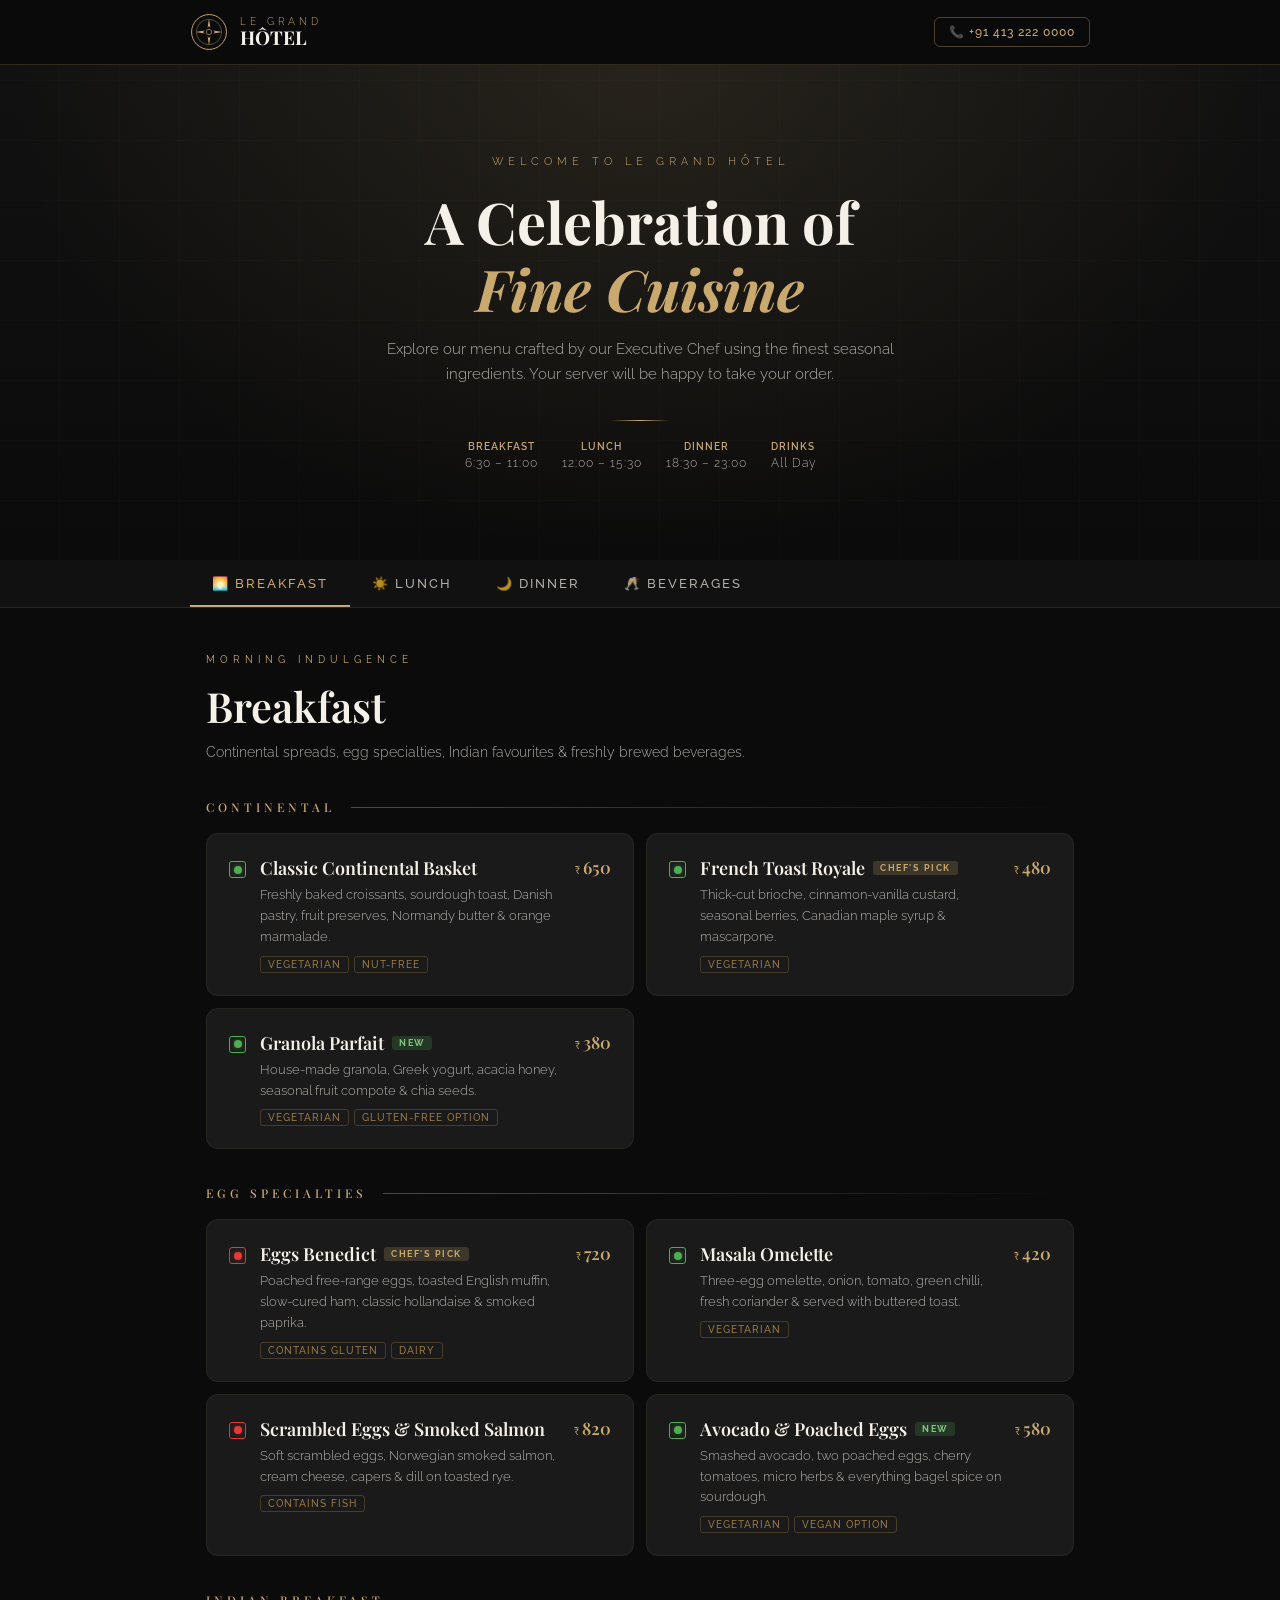
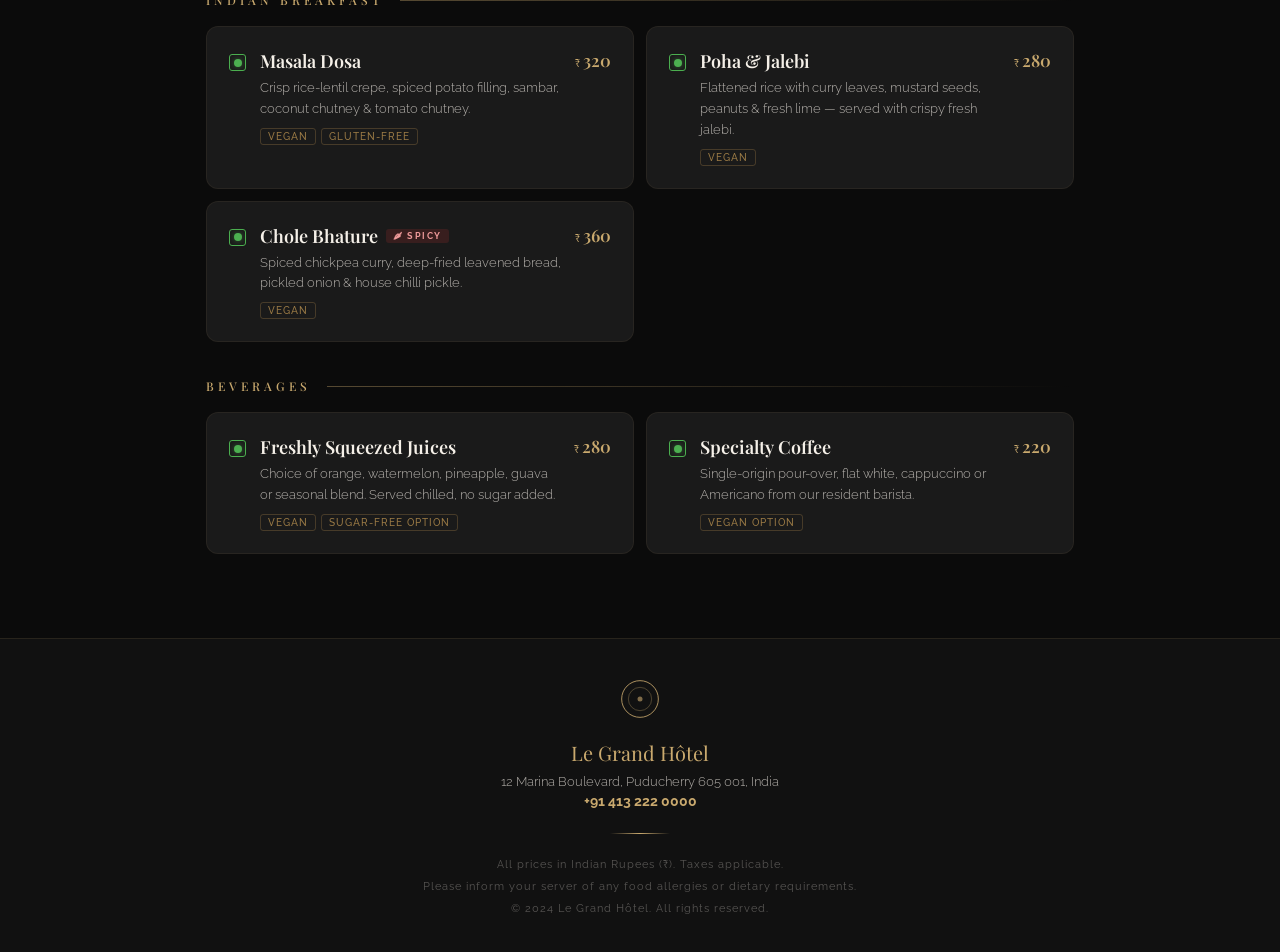
==== index.html @ d214f84d "Initial commit - Le Grand Hotel QR Menu" ====
<!DOCTYPE html>
<html lang="en">
<head>
  <meta charset="UTF-8" />
  <meta name="viewport" content="width=device-width, initial-scale=1.0, maximum-scale=1.0" />
  <title>Le Grand Hôtel — Dining Menu</title>
  <meta name="description" content="Le Grand Hôtel — Digital Dining Menu" />
  <link rel="preconnect" href="https://fonts.googleapis.com" />
  <link rel="preconnect" href="https://fonts.gstatic.com" crossorigin />
  <link href="https://fonts.googleapis.com/css2?family=Playfair+Display:ital,wght@0,400;0,600;0,700;1,400;1,600&family=Raleway:wght@200;300;400;500;600&display=swap" rel="stylesheet" />
  <link rel="stylesheet" href="css/styles.css" />
</head>
<body>

  <!-- HEADER -->
  <header class="site-header">
    <div class="header-inner">
      <div class="logo-block">
        <div class="logo-crest">
          <svg width="38" height="38" viewBox="0 0 48 48" fill="none" xmlns="http://www.w3.org/2000/svg">
            <circle cx="24" cy="24" r="22" stroke="#C9A96E" stroke-width="1.2"/>
            <circle cx="24" cy="24" r="16" stroke="#C9A96E" stroke-width="0.5"/>
            <path d="M24 7L25.8 18.5L24 16.5L22.2 18.5Z" fill="#C9A96E"/>
            <path d="M24 41L22.2 29.5L24 31.5L25.8 29.5Z" fill="#C9A96E"/>
            <path d="M7 24L18.5 22.2L16.5 24L18.5 25.8Z" fill="#C9A96E"/>
            <path d="M41 24L29.5 25.8L31.5 24L29.5 22.2Z" fill="#C9A96E"/>
            <circle cx="24" cy="24" r="3.5" stroke="#C9A96E" stroke-width="0.8" fill="none"/>
          </svg>
        </div>
        <div class="logo-text">
          <span class="pre">Le Grand</span>
          <span class="name">HÔTEL</span>
        </div>
      </div>
      <a class="reserve-btn" href="tel:+914132220000">📞 +91 413 222 0000</a>
    </div>
  </header>

  <!-- HERO -->
  <section class="hero">
    <div class="hero-bg"></div>
    <div class="hero-content">
      <p class="hero-eyebrow">Welcome to Le Grand Hôtel</p>
      <h2>A Celebration of<br><em>Fine Cuisine</em></h2>
      <p class="hero-sub">Explore our menu crafted by our Executive Chef using the finest seasonal ingredients. Your server will be happy to take your order.</p>
      <div class="hero-divider"></div>
      <div class="hero-timing">
        <div class="t-item"><span class="t-label">Breakfast</span><span class="t-val">6:30 – 11:00</span></div>
        <div class="t-item"><span class="t-label">Lunch</span><span class="t-val">12:00 – 15:30</span></div>
        <div class="t-item"><span class="t-label">Dinner</span><span class="t-val">18:30 – 23:00</span></div>
        <div class="t-item"><span class="t-label">Drinks</span><span class="t-val">All Day</span></div>
      </div>
    </div>
  </section>

  <!-- CATEGORY TABS -->
  <nav class="category-nav" aria-label="Menu categories">
    <div class="category-tabs" role="tablist">
      <button class="tab-btn active" data-tab="breakfast" role="tab" aria-selected="true">🌅 Breakfast</button>
      <button class="tab-btn" data-tab="lunch" role="tab">☀️ Lunch</button>
      <button class="tab-btn" data-tab="dinner" role="tab">🌙 Dinner</button>
      <button class="tab-btn" data-tab="beverages" role="tab">🥂 Beverages</button>
    </div>
  </nav>

  <!-- MENU SECTIONS -->
  <main>
    <section class="menu-section active" id="section-breakfast" role="tabpanel">
      <div class="section-title-block">
        <p class="eyebrow">Morning Indulgence</p>
        <h2>Breakfast</h2>
        <p>Continental spreads, egg specialties, Indian favourites &amp; freshly brewed beverages.</p>
      </div>
      <div class="menu-content"></div>
    </section>

    <section class="menu-section" id="section-lunch" role="tabpanel">
      <div class="section-title-block">
        <p class="eyebrow">Midday Dining</p>
        <h2>Lunch</h2>
        <p>Light bites, gourmet sandwiches, refreshing salads &amp; hearty mains.</p>
      </div>
      <div class="menu-content"></div>
    </section>

    <section class="menu-section" id="section-dinner" role="tabpanel">
      <div class="section-title-block">
        <p class="eyebrow">Evening Excellence</p>
        <h2>Dinner</h2>
        <p>Sophisticated à la carte selections crafted by our Executive Chef.</p>
      </div>
      <div class="menu-content"></div>
    </section>

    <section class="menu-section" id="section-beverages" role="tabpanel">
      <div class="section-title-block">
        <p class="eyebrow">Liquid Pleasures</p>
        <h2>Beverages</h2>
        <p>Premium wines, cocktails, mocktails &amp; artisan hot beverages.</p>
      </div>
      <div class="menu-content"></div>
    </section>
  </main>

  <!-- DETAIL MODAL (view only) -->
  <div class="modal-overlay" id="modalOverlay" role="dialog" aria-modal="true">
    <div class="modal">
      <p id="modalType" style="font-size:12px;letter-spacing:2px;margin-bottom:12px;"></p>
      <h3 id="modalName"></h3>
      <p class="modal-price" id="modalPrice"></p>
      <p id="modalDesc"></p>
      <div class="modal-tags" id="modalTags"></div>
      <button class="modal-close" id="modalClose">Close</button>
    </div>
  </div>

  <!-- FOOTER -->
  <footer class="site-footer">
    <div class="footer-crest">
      <svg width="40" height="40" viewBox="0 0 48 48" fill="none" xmlns="http://www.w3.org/2000/svg">
        <circle cx="24" cy="24" r="22" stroke="#C9A96E" stroke-width="1"/>
        <circle cx="24" cy="24" r="14" stroke="#C9A96E" stroke-width="0.4"/>
        <circle cx="24" cy="24" r="3" fill="#C9A96E" opacity="0.6"/>
      </svg>
    </div>
    <p class="footer-hotel">Le Grand Hôtel</p>
    <p class="footer-addr">12 Marina Boulevard, Puducherry 605 001, India</p>
    <p class="footer-contact"><strong>+91 413 222 0000</strong></p>
    <div class="footer-line"></div>
    <p class="footer-note">
      All prices in Indian Rupees (₹). Taxes applicable.<br>
      Please inform your server of any food allergies or dietary requirements.<br>
      &copy; 2024 Le Grand Hôtel. All rights reserved.
    </p>
  </footer>

  <script src="js/menu-data.js"></script>
  <script src="js/app.js"></script>
</body>
</html>
---- css/styles.css ----
/* ================================================
   LE GRAND HÔTEL — QR Digital Menu
   Aesthetic: Luxury Dark / Art Deco Gold
   Mobile-first | Browse-only (no cart/ordering)
   ================================================ */

@import url('https://fonts.googleapis.com/css2?family=Playfair+Display:ital,wght@0,400;0,600;0,700;1,400;1,600&family=Raleway:wght@200;300;400;500;600&display=swap');

:root {
  --gold:        #C9A96E;
  --gold-light:  #E8C98A;
  --gold-dark:   #9A7A45;
  --black:       #0B0B0B;
  --dark:        #111111;
  --dark2:       #1A1A1A;
  --dark3:       #242424;
  --dark4:       #2E2E2E;
  --white:       #F5F0E8;
  --white-dim:   rgba(245,240,232,0.7);
  --white-faint: rgba(245,240,232,0.15);
  --radius:      12px;
  --transition:  0.35s cubic-bezier(0.4,0,0.2,1);
}

*, *::before, *::after { box-sizing: border-box; margin: 0; padding: 0; }
html { scroll-behavior: smooth; }
body {
  font-family: 'Raleway', sans-serif;
  background: var(--black);
  color: var(--white);
  min-height: 100vh;
  overflow-x: hidden;
}

::-webkit-scrollbar { width: 4px; }
::-webkit-scrollbar-track { background: var(--dark); }
::-webkit-scrollbar-thumb { background: var(--gold-dark); border-radius: 2px; }

h1,h2,h3,h4 { font-family: 'Playfair Display', serif; }
a { text-decoration: none; color: inherit; }

/* ── HEADER ── */
.site-header {
  position: sticky; top: 0; z-index: 100;
  background: rgba(11,11,11,0.96);
  backdrop-filter: blur(12px);
  border-bottom: 1px solid rgba(201,169,110,0.2);
  padding: 0 20px;
}
.header-inner {
  max-width: 900px; margin: 0 auto;
  height: 64px;
  display: flex; align-items: center; justify-content: space-between; gap: 16px;
}
.logo-block { display: flex; align-items: center; gap: 12px; }
.logo-crest svg { display: block; }
.logo-text { line-height: 1.1; }
.logo-text .pre  { display: block; font-family:'Raleway',sans-serif; font-weight:300; font-size:10px; letter-spacing:4px; color:var(--gold); text-transform:uppercase; }
.logo-text .name { display: block; font-family:'Playfair Display',serif; font-size:19px; font-weight:700; color:var(--white); }

.reserve-btn {
  font-family:'Raleway',sans-serif; font-size:12px; font-weight:500;
  letter-spacing:1px; color:var(--gold);
  border:1px solid rgba(201,169,110,0.35); border-radius:6px;
  padding:7px 14px; white-space:nowrap;
  transition: background var(--transition), color var(--transition);
}
.reserve-btn:hover { background:var(--gold); color:var(--black); }

/* ── HERO ── */
.hero {
  position: relative; min-height: 55vh;
  display: flex; align-items: center; justify-content: center;
  text-align: center; overflow: hidden; padding: 60px 20px;
}
.hero-bg {
  position: absolute; inset: 0;
  background:
    radial-gradient(ellipse at 50% 0%, rgba(201,169,110,0.12) 0%, transparent 70%),
    linear-gradient(180deg, #111 0%, #0B0B0B 100%);
}
.hero-bg::before {
  content: ''; position: absolute; inset: 0;
  background-image:
    repeating-linear-gradient(0deg, transparent, transparent 59px, rgba(201,169,110,0.04) 60px),
    repeating-linear-gradient(90deg, transparent, transparent 59px, rgba(201,169,110,0.04) 60px);
}
.hero-content { position: relative; z-index: 1; max-width: 580px; }
.hero-eyebrow {
  font-family:'Raleway',sans-serif; font-weight:300; font-size:11px;
  letter-spacing:5px; text-transform:uppercase; color:var(--gold); margin-bottom:20px;
  animation: fadeUp 0.8s ease both;
}
.hero h2 {
  font-size: clamp(2rem,6vw,3.6rem); font-weight:700; line-height:1.15;
  color: var(--white); margin-bottom:16px;
  animation: fadeUp 0.8s 0.1s ease both;
}
.hero h2 em { font-style:italic; color:var(--gold); }
.hero-sub {
  font-size:15px; font-weight:300; line-height:1.7;
  color:var(--white-dim); margin-bottom:32px;
  animation: fadeUp 0.8s 0.2s ease both;
}
.hero-divider {
  width:60px; height:1px;
  background: linear-gradient(90deg, transparent, var(--gold), transparent);
  margin: 0 auto 20px;
  animation: fadeUp 0.8s 0.25s ease both;
}
.hero-timing {
  display: flex; gap: 24px; justify-content: center; flex-wrap: wrap;
  animation: fadeUp 0.8s 0.3s ease both;
}
.hero-timing .t-item { text-align:center; font-size:12px; letter-spacing:1px; }
.hero-timing .t-label { color:var(--gold); display:block; font-weight:600; text-transform:uppercase; font-size:10px; margin-bottom:4px; }
.hero-timing .t-val { color:var(--white-dim); font-weight:300; }

/* ── CATEGORY TABS ── */
.category-nav {
  position: sticky; top: 64px; z-index: 90;
  background: var(--dark);
  border-bottom: 1px solid rgba(201,169,110,0.15);
  padding: 0 16px;
  overflow-x: auto; -webkit-overflow-scrolling: touch; scrollbar-width: none;
}
.category-nav::-webkit-scrollbar { display: none; }
.category-tabs {
  display: flex; min-width: max-content;
  max-width: 900px; margin: 0 auto;
}
.tab-btn {
  background: none; border: none; color: var(--white-dim);
  font-family:'Raleway',sans-serif; font-weight:500; font-size:13px;
  letter-spacing:2px; text-transform:uppercase;
  padding: 16px 22px; cursor: pointer;
  position: relative; white-space: nowrap;
  transition: color var(--transition);
}
.tab-btn::after {
  content:''; position:absolute; bottom:0; left:50%; right:50%;
  height:2px; background:var(--gold);
  transition: left var(--transition), right var(--transition);
}
.tab-btn:hover { color: var(--white); }
.tab-btn.active { color: var(--gold); }
.tab-btn.active::after { left:0; right:0; }

/* ── MENU SECTIONS ── */
.menu-section { display:none; padding:44px 16px; max-width:900px; margin:0 auto; }
.menu-section.active { display:block; animation: fadeUp 0.4s ease both; }

.section-title-block { margin-bottom:36px; }
.section-title-block .eyebrow { font-size:10px; letter-spacing:5px; text-transform:uppercase; color:var(--gold); font-weight:400; margin-bottom:10px; }
.section-title-block h2 { font-size:clamp(1.8rem,4vw,2.6rem); font-weight:600; color:var(--white); margin-bottom:8px; }
.section-title-block p { font-size:14px; color:var(--white-dim); font-weight:300; line-height:1.6; }

/* Sub-category label */
.subcategory {
  margin: 36px 0 18px;
  display: flex; align-items: center; gap: 16px;
}
.subcategory h3 {
  font-size:12px; letter-spacing:4px; text-transform:uppercase;
  font-weight:500; color:var(--gold); white-space:nowrap;
}
.subcategory::after {
  content:''; flex:1; height:1px;
  background: linear-gradient(90deg, rgba(201,169,110,0.4), transparent);
}

/* Menu Items */
.menu-grid { display:flex; flex-direction:column; gap:10px; }

.menu-item {
  background: var(--dark2);
  border: 1px solid rgba(201,169,110,0.08);
  border-radius: var(--radius);
  padding: 18px;
  display: flex; align-items: flex-start; gap: 14px;
  transition: border-color var(--transition), transform var(--transition);
  cursor: pointer;
}
.menu-item:hover { border-color: rgba(201,169,110,0.3); transform: translateX(4px); }
.menu-item.veg .item-dot-wrap  { border-color:#4CAF50; }
.menu-item.nonveg .item-dot-wrap { border-color:#E53935; }
.menu-item.veg .item-dot   { background:#4CAF50; box-shadow:0 0 6px rgba(76,175,80,0.5); }
.menu-item.nonveg .item-dot{ background:#E53935; box-shadow:0 0 6px rgba(229,57,53,0.5); }

.item-dot-wrap {
  flex-shrink:0; margin-top:5px;
  width:17px; height:17px;
  border: 1.5px solid;
  display:flex; align-items:center; justify-content:center;
  border-radius:3px;
}
.item-dot { width:8px; height:8px; border-radius:50%; }

.item-body { flex:1; }
.item-name {
  font-family:'Playfair Display',serif;
  font-size:16px; font-weight:600; color:var(--white);
  margin-bottom:5px; display:flex; align-items:center; gap:8px; flex-wrap:wrap;
}
.badge {
  font-family:'Raleway',sans-serif; font-size:9px; font-weight:700;
  letter-spacing:1.5px; text-transform:uppercase;
  padding:2px 7px; border-radius:3px;
}
.badge-chef  { background:rgba(201,169,110,0.2); color:var(--gold); }
.badge-new   { background:rgba(76,175,80,0.2); color:#81C784; }
.badge-spicy { background:rgba(229,57,53,0.15); color:#EF9A9A; }

.item-desc { font-size:13px; color:var(--white-dim); font-weight:300; line-height:1.6; margin-bottom:8px; }
.item-tags { display:flex; gap:5px; flex-wrap:wrap; }
.item-tag {
  font-size:10px; letter-spacing:1px; text-transform:uppercase;
  color:var(--gold-dark); border:1px solid rgba(154,122,69,0.35);
  border-radius:3px; padding:2px 7px; font-weight:500;
}

.item-right { flex-shrink:0; text-align:right; }
.item-price {
  font-family:'Playfair Display',serif;
  font-size:17px; color:var(--gold); font-weight:600;
}
.item-price span { font-family:'Raleway',sans-serif; font-size:11px; font-weight:400; }

/* ── MODAL ── */
.modal-overlay {
  position:fixed; inset:0; background:rgba(0,0,0,0.75);
  z-index:250; opacity:0; pointer-events:none;
  transition: opacity 0.3s;
  display:flex; align-items:center; justify-content:center; padding:20px;
}
.modal-overlay.open { opacity:1; pointer-events:all; }
.modal {
  background:var(--dark2); border:1px solid rgba(201,169,110,0.25);
  border-radius:16px; padding:32px; max-width:440px; width:100%;
  transform:scale(0.9); transition: transform 0.3s;
}
.modal-overlay.open .modal { transform:scale(1); }
.modal h3 { font-size:22px; color:var(--white); margin-bottom:6px; }
.modal .modal-price { font-size:20px; color:var(--gold); margin-bottom:16px; }
.modal p { font-size:14px; color:var(--white-dim); line-height:1.7; margin-bottom:12px; }
.modal-tags { display:flex; gap:6px; flex-wrap:wrap; margin-bottom:24px; }
.modal-close {
  width:100%; padding:12px;
  background:transparent; color:var(--white-dim);
  border:1px solid rgba(201,169,110,0.2); border-radius:8px;
  font-family:'Raleway',sans-serif; font-weight:600; font-size:13px;
  letter-spacing:2px; text-transform:uppercase; cursor:pointer;
  transition: border-color var(--transition), color var(--transition);
}
.modal-close:hover { border-color:var(--gold); color:var(--gold); }

/* ── FOOTER ── */
.site-footer {
  background:var(--dark); border-top:1px solid rgba(201,169,110,0.12);
  padding:40px 20px 32px; text-align:center; margin-top:40px;
}
.footer-crest { margin-bottom:16px; }
.footer-hotel { font-family:'Playfair Display',serif; font-size:20px; color:var(--gold); margin-bottom:8px; }
.footer-addr  { font-size:13px; color:var(--white-dim); font-weight:300; margin-bottom:4px; }
.footer-contact { font-size:14px; color:var(--white-dim); font-weight:300; margin-bottom:24px; }
.footer-contact strong { color:var(--gold); }
.footer-line { width:60px; height:1px; background:linear-gradient(90deg,transparent,var(--gold),transparent); margin:0 auto 20px; }
.footer-note { font-size:11px; color:rgba(245,240,232,0.3); letter-spacing:1px; line-height:2; }

/* ── ANIMATIONS ── */
@keyframes fadeUp {
  from { opacity:0; transform:translateY(20px); }
  to   { opacity:1; transform:translateY(0); }
}

/* ── RESPONSIVE ── */
@media(min-width:640px) {
  .menu-item { padding:22px; }
  .item-name { font-size:18px; }
}
@media(min-width:900px) {
  .menu-grid { display:grid; grid-template-columns:1fr 1fr; gap:12px; }
}
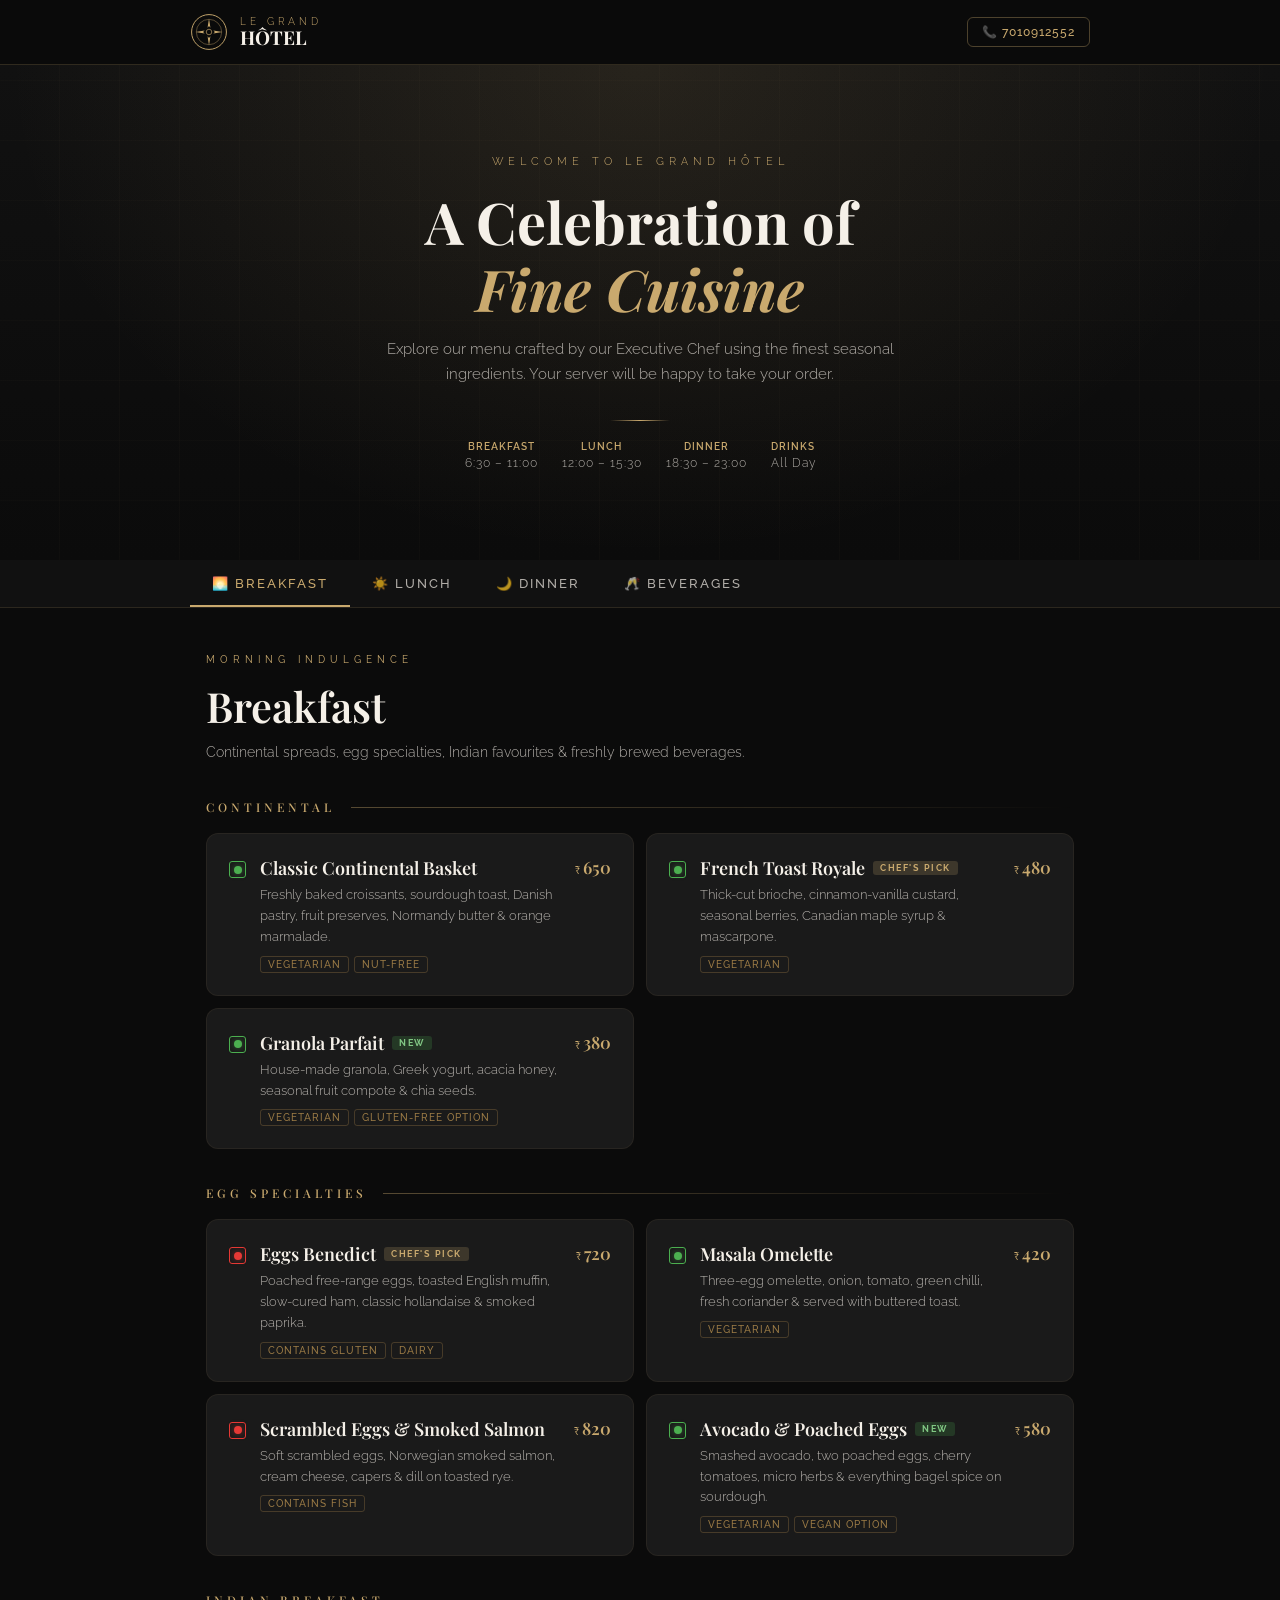
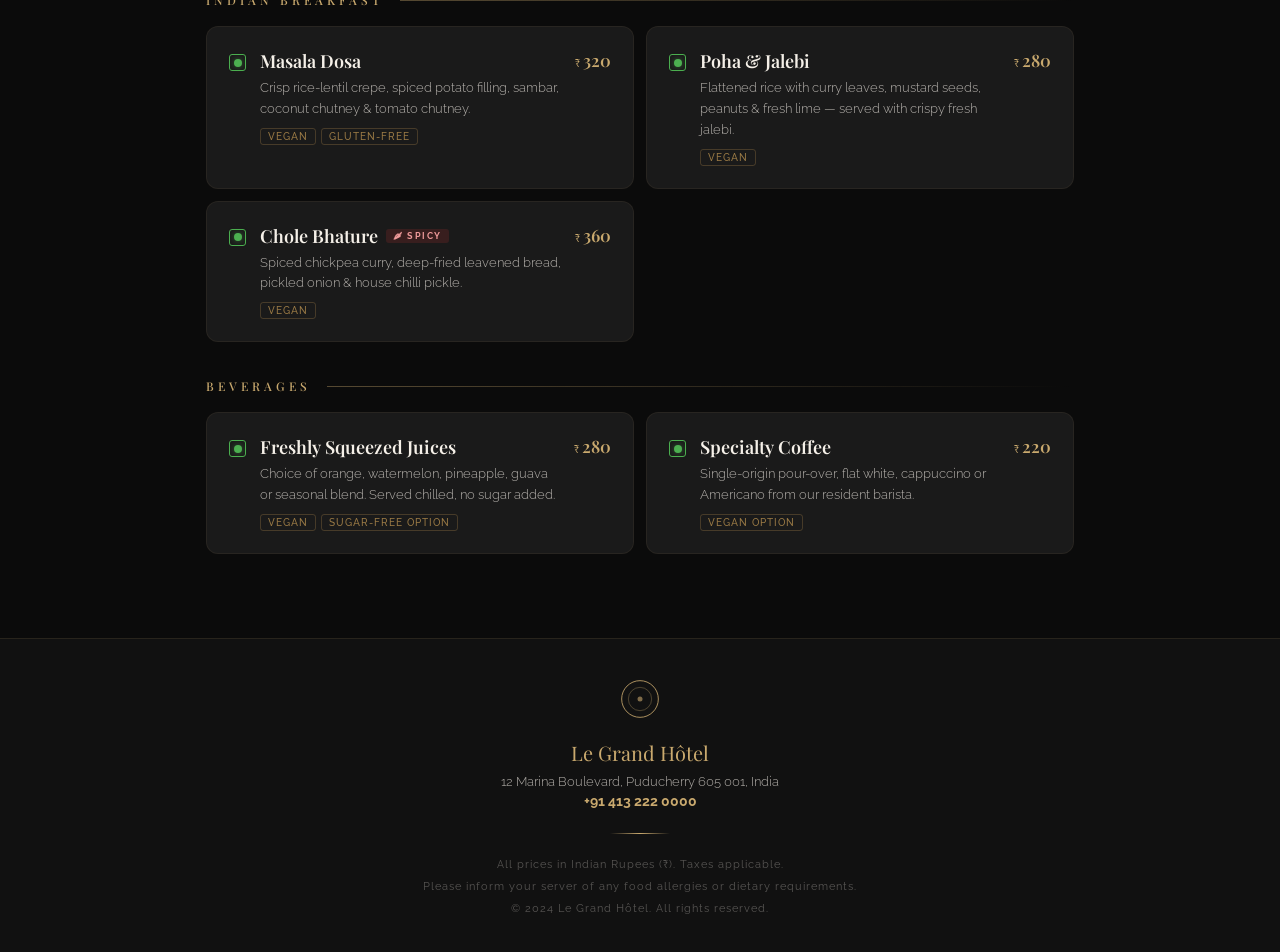
==== commit 86ae789c: "Update phone link in index.html" ====
--- a/index.html
+++ b/index.html
@@ -32,7 +32,7 @@
           <span class="name">HÔTEL</span>
         </div>
       </div>
-      <a class="reserve-btn" href="tel:+914132220000">📞 +91 413 222 0000</a>
+      <a class="reserve-btn" href="ph.7010912552">📞 7010912552</a>
     </div>
   </header>
 
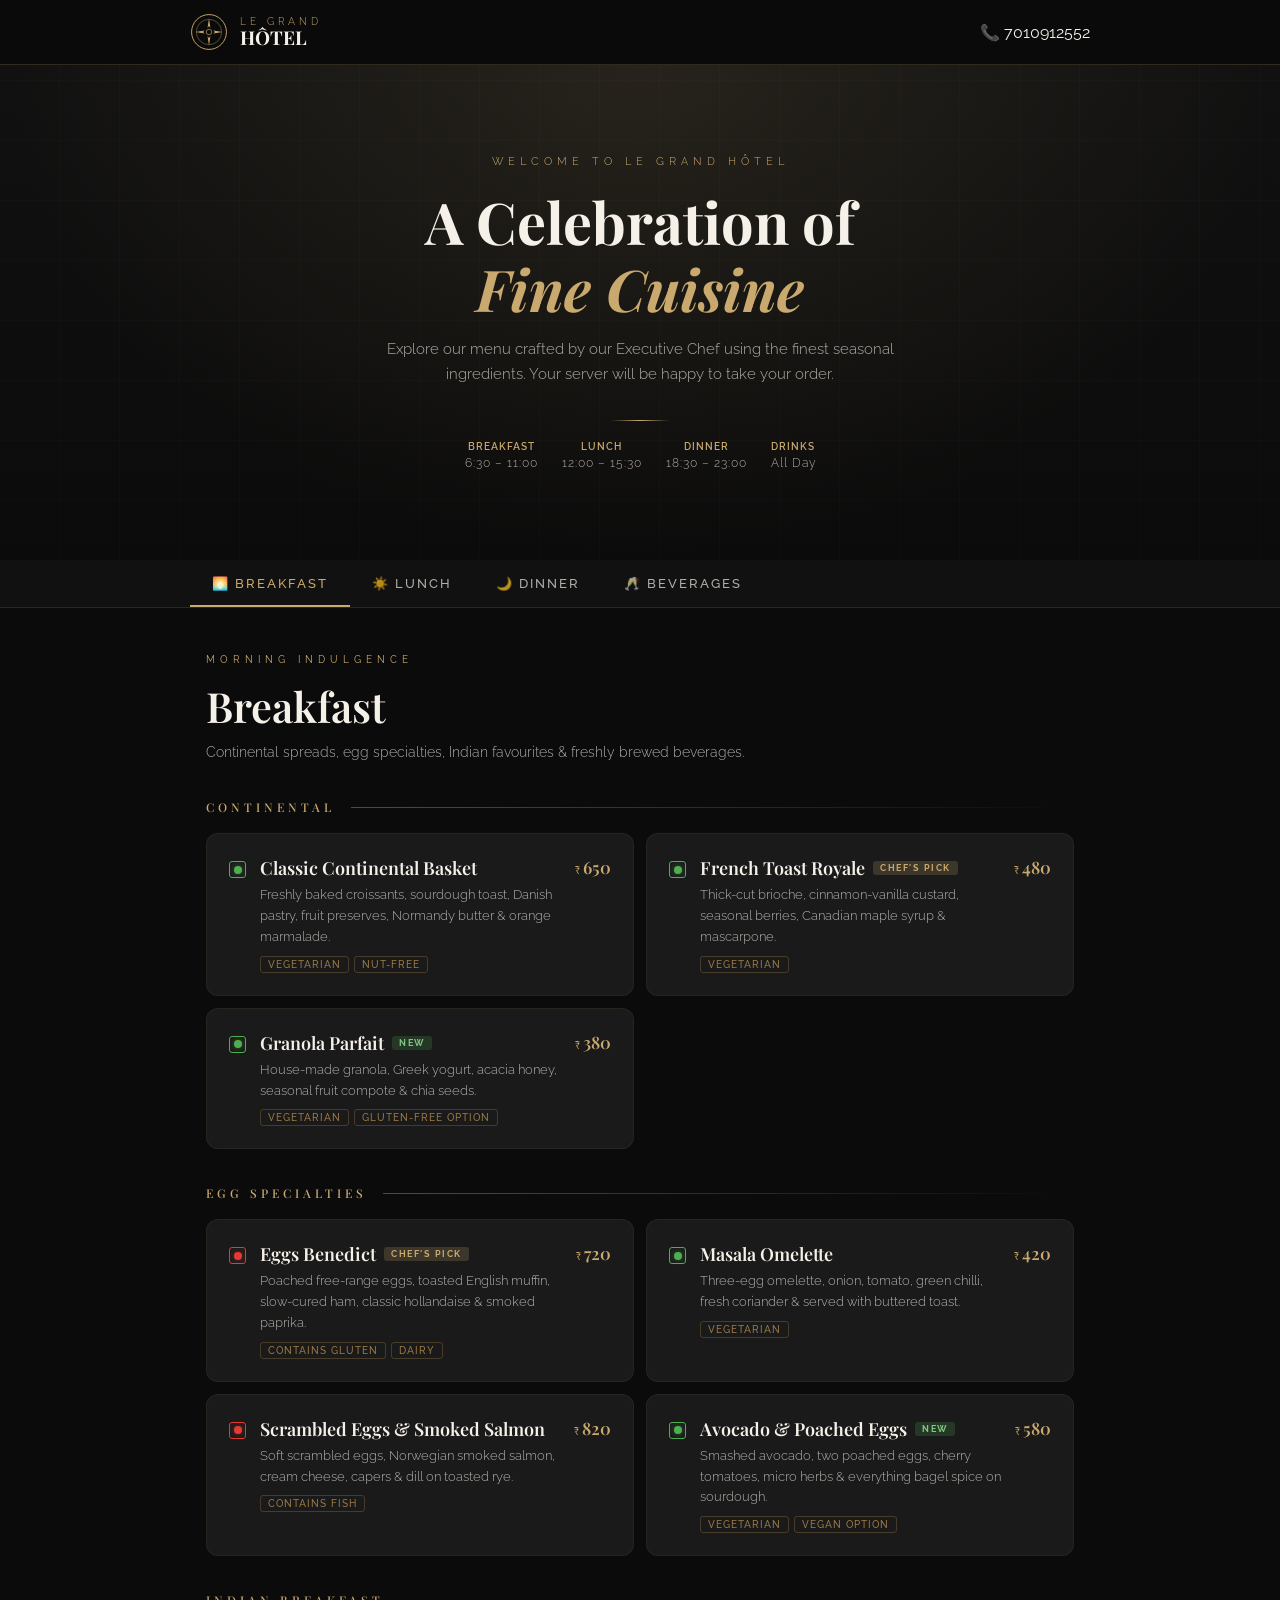
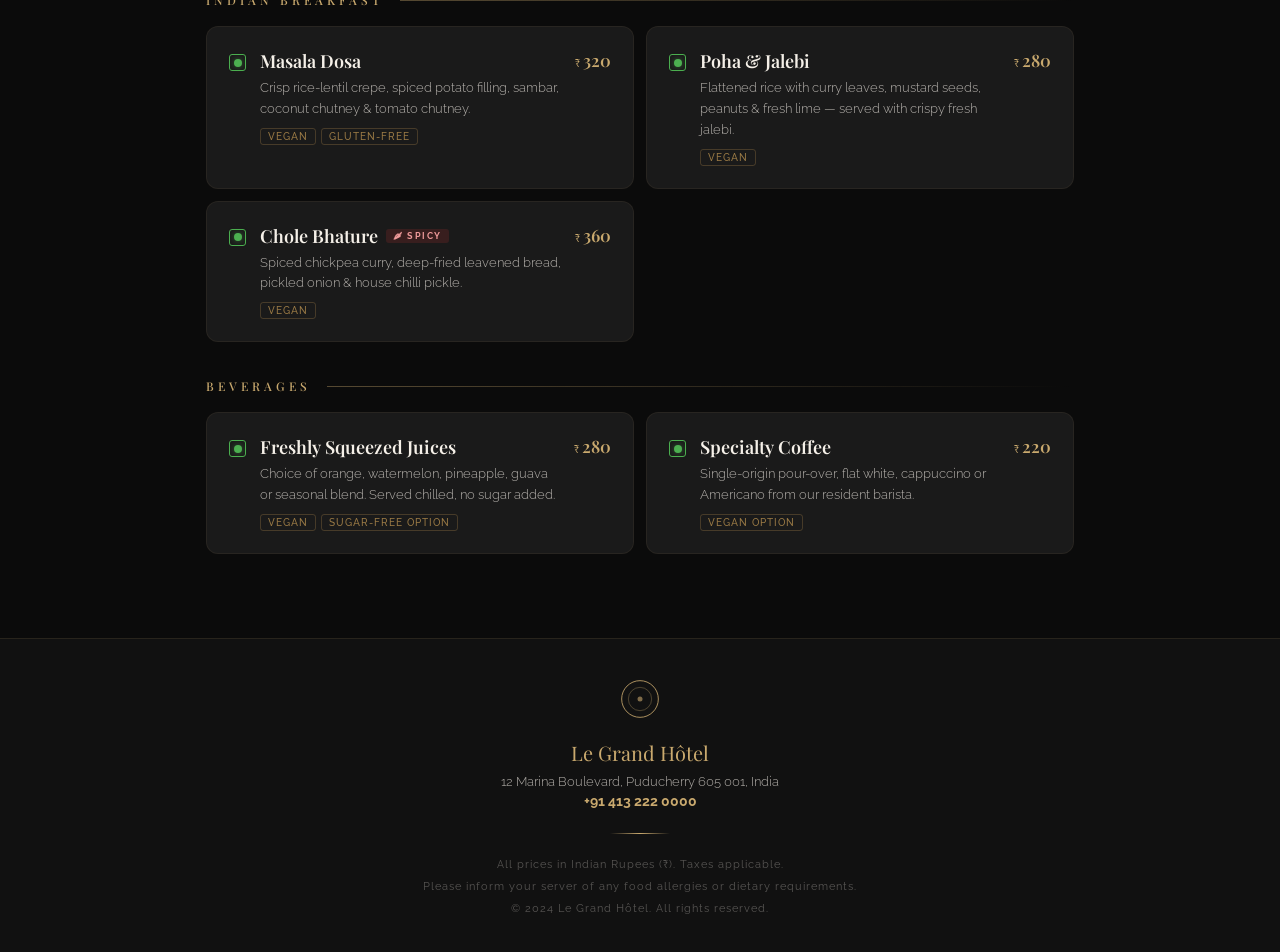
==== commit f14afdb1: "Update index.html" ====
--- a/index.html
+++ b/index.html
@@ -32,7 +32,7 @@
           <span class="name">HÔTEL</span>
         </div>
       </div>
-      <a class="reserve-btn" href="ph.7010912552">📞 7010912552</a>
+      <a href="tel:+917010912552">📞 7010912552</a>
     </div>
   </header>
 
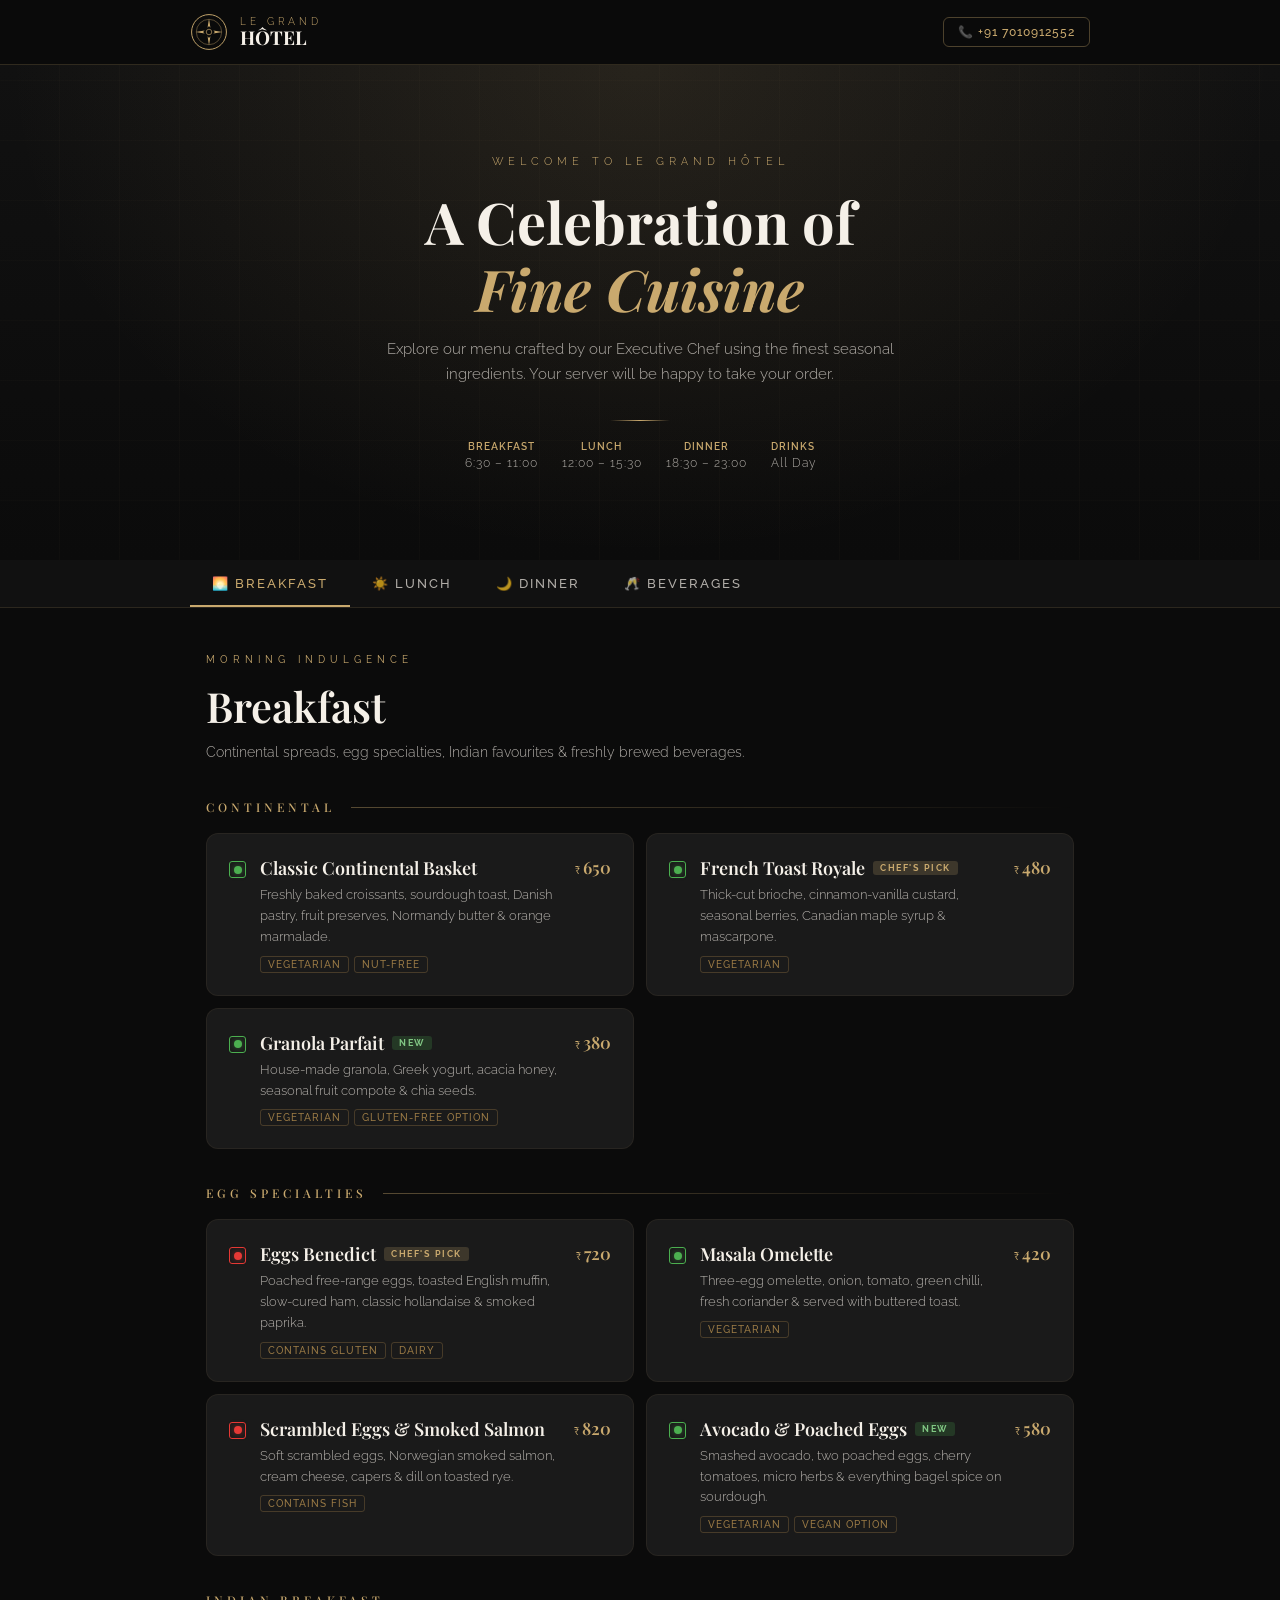
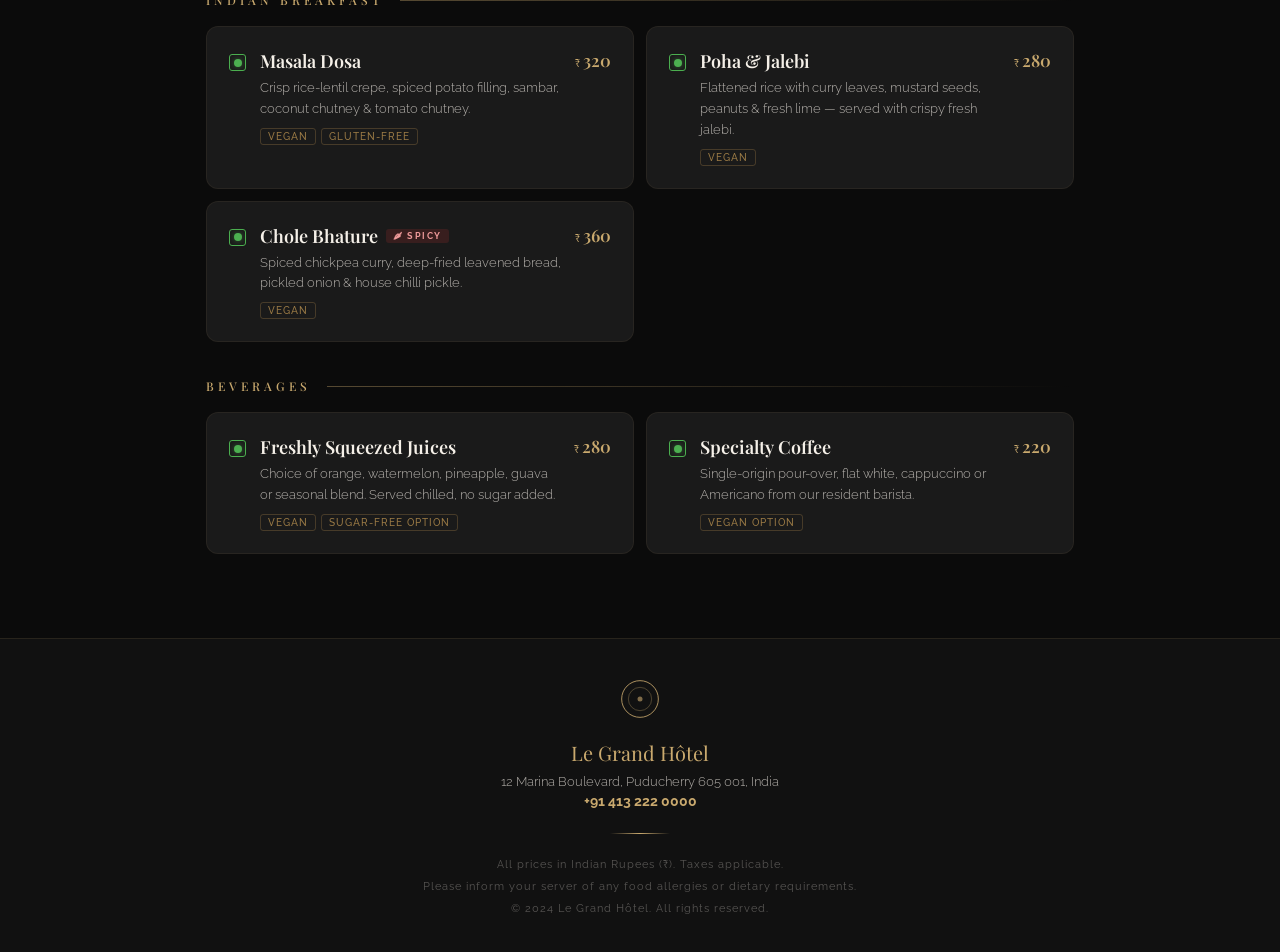
==== commit fca54948: "Update phone link with reserve button class" ====
--- a/index.html
+++ b/index.html
@@ -32,7 +32,7 @@
           <span class="name">HÔTEL</span>
         </div>
       </div>
-      <a href="tel:+917010912552">📞 7010912552</a>
+      <a class="reserve-btn" href="tel:+91 7010912552">📞 +91 7010912552</a>
     </div>
   </header>
 
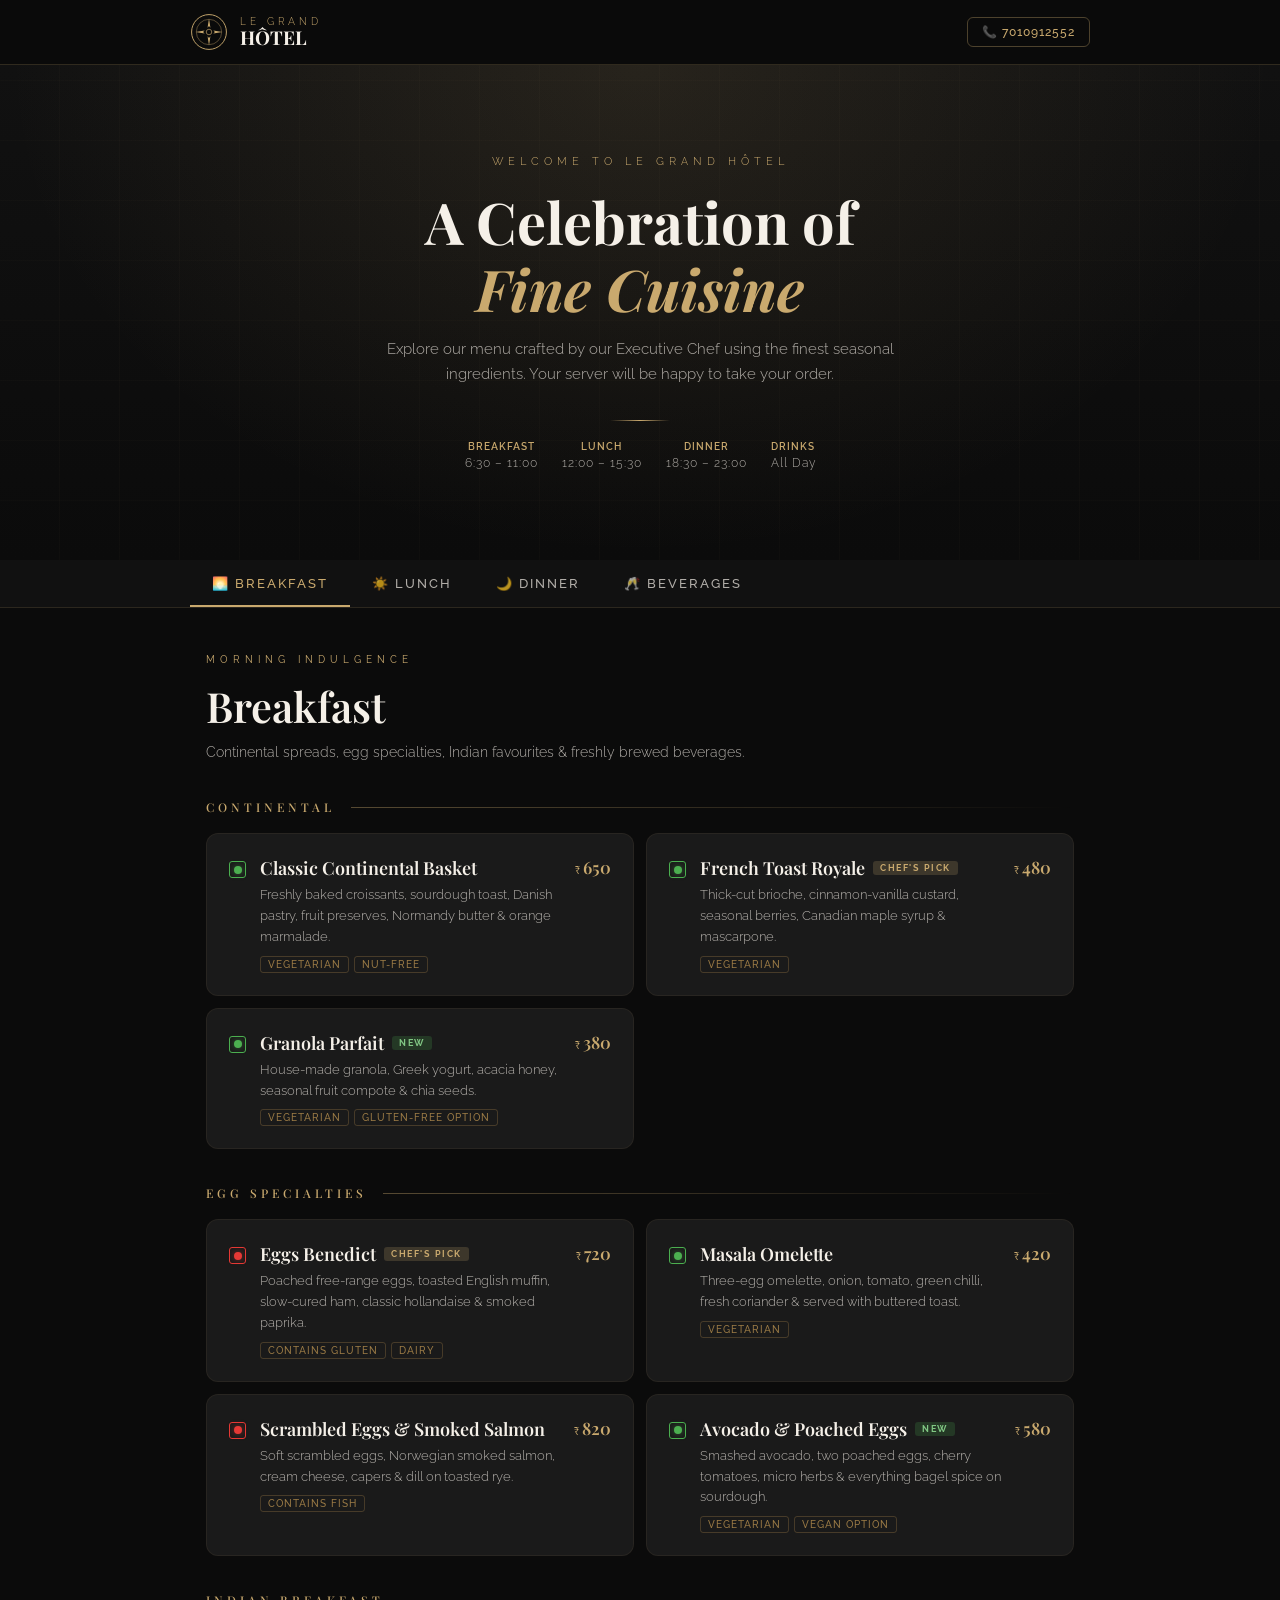
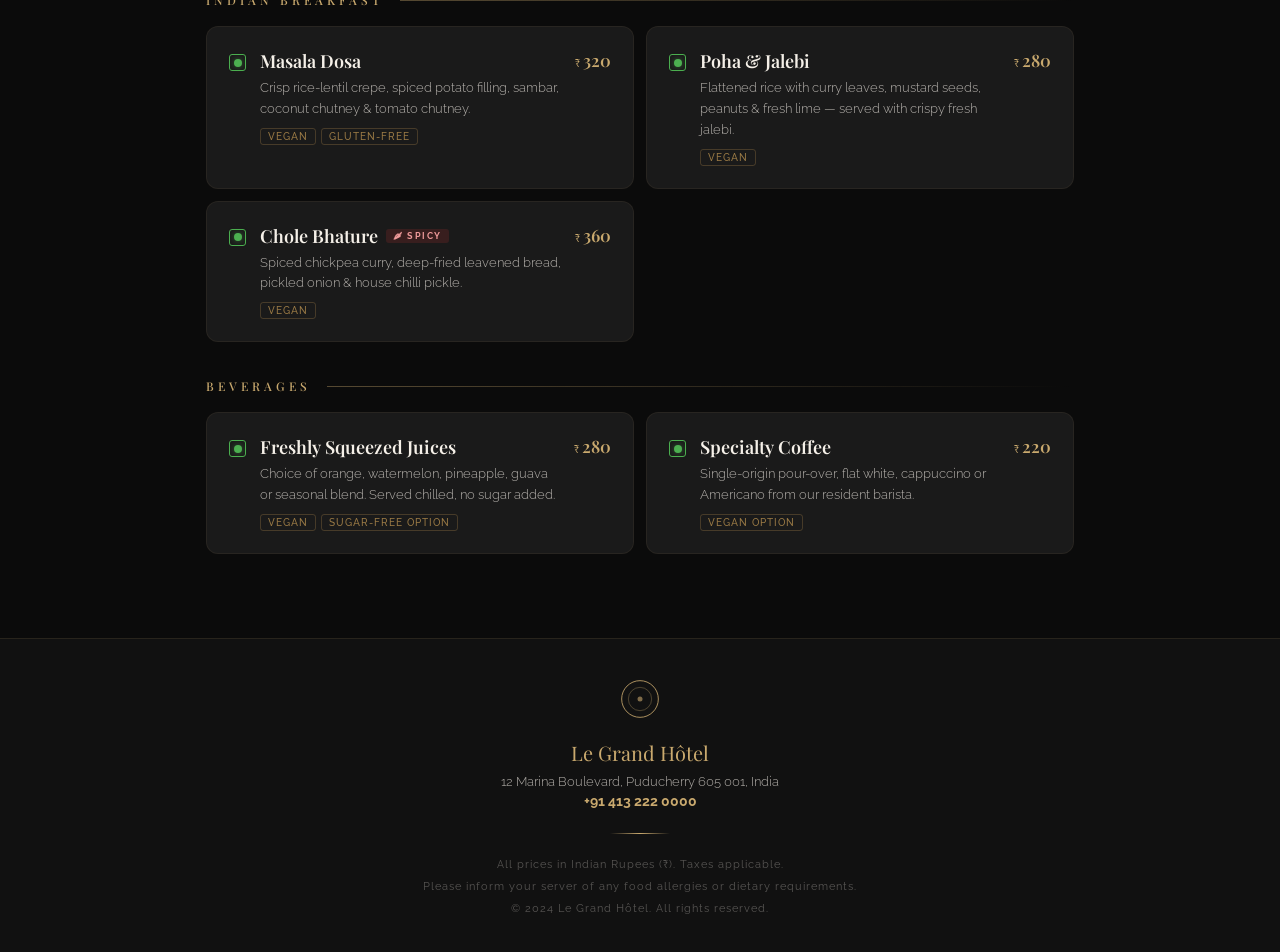
==== commit 3b6ae8fd: "Update phone link format in index.html" ====
--- a/index.html
+++ b/index.html
@@ -32,7 +32,7 @@
           <span class="name">HÔTEL</span>
         </div>
       </div>
-      <a class="reserve-btn" href="tel:+91 7010912552">📞 +91 7010912552</a>
+      <a class="reserve-btn" href="tel:+917010912552">📞 7010912552</a>
     </div>
   </header>
 
